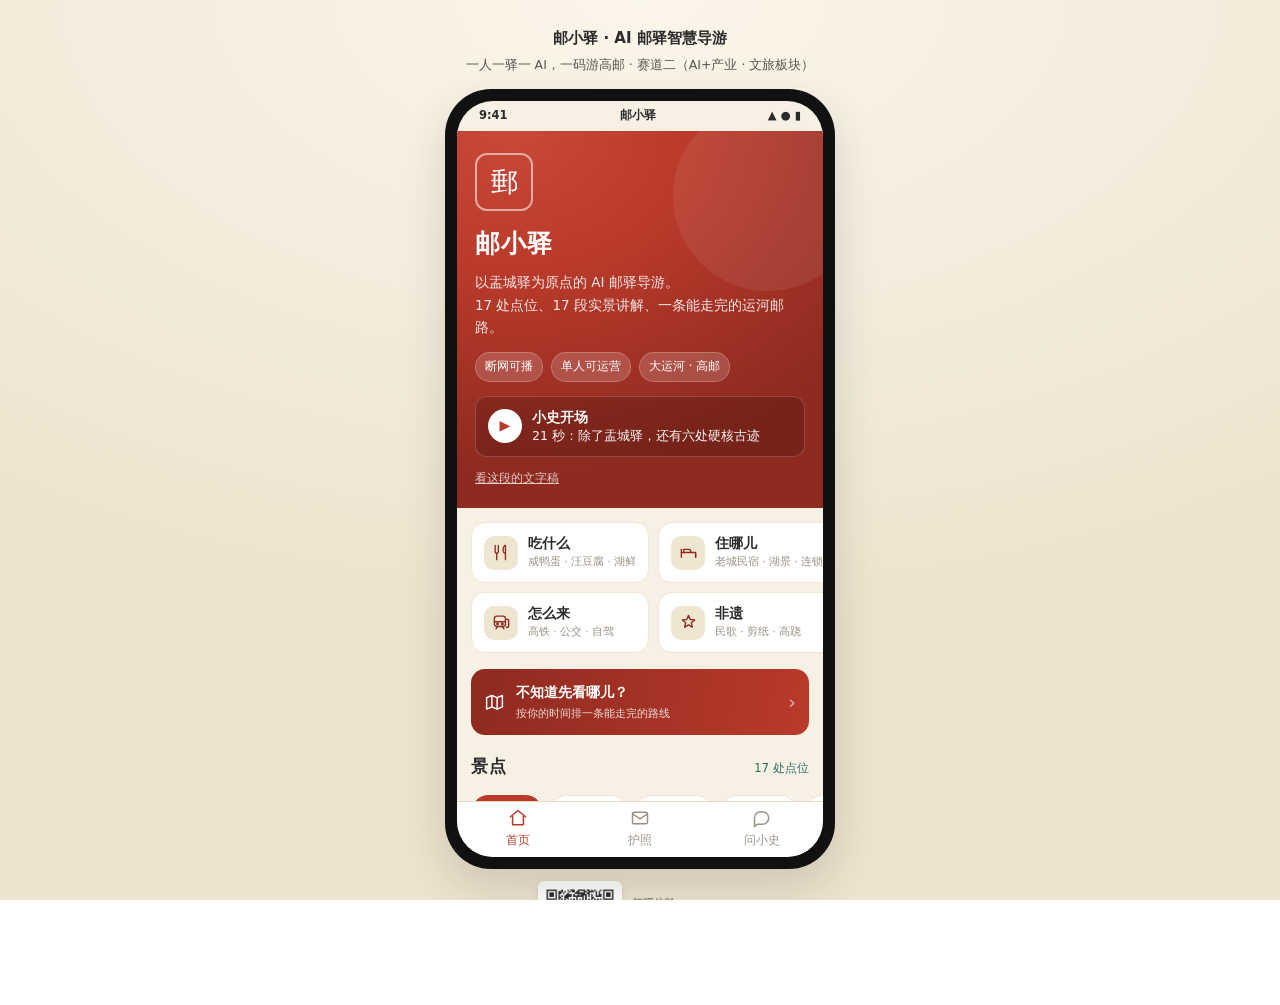
==== app/index.html @ a0a04a44 "邮小驿：高邮文旅 AI 导览原型（首屏 331KB / 17 景点 / 166 段音频） - app/：静态前端，零后端，file:// 与 http 双通 - 四层归一化检索（201 条语料），自建" ====
<!DOCTYPE html>
<html lang="zh-CN">
<head>
<meta charset="utf-8">
<meta name="viewport" content="width=device-width,initial-scale=1,viewport-fit=cover">
<meta name="theme-color" content="#8E2A1F">
<meta name="description" content="邮小驿 · 高邮 AI 邮驿智慧导游：17 处点位讲解、路线生成、数字集邮护照、AI 问答">
<title>邮小驿 · 一码游高邮</title>
<link rel="stylesheet" href="app.css">
</head>
<body>

<div class="page-head">
  <b>邮小驿 · AI 邮驿智慧导游</b>
  一人一驿一 AI，一码游高邮 · 赛道二（AI+产业 · 文旅板块）
</div>

<div class="phone">
  <div class="screen">

    <div class="statusbar"><span>9:41</span><span>邮小驿</span><span>▲ ● ▮</span></div>

    <div class="app-body">
      <div class="banner" id="banner">联网暂时不可用，已切回本地知识库（断网也可继续使用）</div>

      <!-- ============ 首页 ============ -->
      <section class="page active" id="pg-home">
        <div class="hero">
          <div class="seal" id="seal">郵</div>
          <h1>邮小驿</h1>
          <p>以盂城驿为原点的 AI 邮驿导游。<br>17 处点位、17 段实景讲解、一条能走完的运河邮路。</p>
          <div class="badges">
            <span>断网可播</span><span>单人可运营</span><span>大运河 · 高邮</span>
          </div>
          <div class="intro-line" id="introLine">
            <div class="play">▶</div>
            <div class="txt"><b>小史开场</b>21 秒：除了盂城驿，还有六处硬核古迹</div>
          </div>
          <div class="intro-more">
            <button id="introTextBtn">看这段的文字稿</button>
            <div class="intro-text" id="introText"></div>
          </div>
        </div>

        <div class="entry-grid">
          <button class="entry" data-entry="food">
            <div class="e-ico"><svg viewBox="0 0 24 24" fill="none" stroke="currentColor" stroke-width="1.7" stroke-linecap="round" stroke-linejoin="round"><path d="M4 3v8a2 2 0 0 0 2 2h0a2 2 0 0 0 2-2V3"/><path d="M6 13v8"/><path d="M16 3c-1.5 1.5-2 3.5-2 5.5S15 13 16 13h1v8"/><path d="M17 3v10"/></svg></div>
            <div class="e-txt"><b>吃什么</b><span>咸鸭蛋 · 汪豆腐 · 湖鲜</span></div>
          </button>
          <button class="entry" data-entry="stay">
            <div class="e-ico"><svg viewBox="0 0 24 24" fill="none" stroke="currentColor" stroke-width="1.7" stroke-linecap="round" stroke-linejoin="round"><path d="M3 18V8"/><path d="M3 12h18v6"/><path d="M21 18v-4"/><path d="M6 12V8h6a3 3 0 0 1 3 3v1"/></svg></div>
            <div class="e-txt"><b>住哪儿</b><span>老城民宿 · 湖景 · 连锁</span></div>
          </button>
          <button class="entry" data-entry="transport">
            <div class="e-ico"><svg viewBox="0 0 24 24" fill="none" stroke="currentColor" stroke-width="1.7" stroke-linecap="round" stroke-linejoin="round"><rect x="3" y="4" width="14" height="13" rx="3"/><path d="M3 11h14"/><circle cx="7" cy="14" r="1"/><circle cx="13" cy="14" r="1"/><path d="M7 17l-2 3"/><path d="M13 17l2 3"/><path d="M17 8h3a1 1 0 0 1 1 1v8a1 1 0 0 1-1 1h-2"/></svg></div>
            <div class="e-txt"><b>怎么来</b><span>高铁 · 公交 · 自驾</span></div>
          </button>
          <button class="entry" data-entry="heritage">
            <div class="e-ico"><svg viewBox="0 0 24 24" fill="none" stroke="currentColor" stroke-width="1.7" stroke-linecap="round" stroke-linejoin="round"><path d="M12 3l2.2 5.2 5.6.5-4.2 3.7 1.3 5.5L12 15l-4.9 2.9 1.3-5.5-4.2-3.7 5.6-.5z"/></svg></div>
            <div class="e-txt"><b>非遗</b><span>民歌 · 剪纸 · 高跷</span></div>
          </button>
        </div>

        <div class="route-cta" data-go="route">
          <div class="rc-ico"><svg viewBox="0 0 24 24" fill="none" stroke="currentColor" stroke-width="1.7" stroke-linecap="round" stroke-linejoin="round"><path d="M9 4L3 6.5v13L9 17l6 2.5 6-2.5v-13L15 6.5z"/><path d="M9 4v13"/><path d="M15 6.5v13"/></svg></div>
          <div class="rc-txt"><b>不知道先看哪儿？</b><span>按你的时间排一条能走完的路线</span></div>
          <div class="rc-arrow">›</div>
        </div>

        <div class="sec">
          <div class="sec-h"><h3>景点</h3><span class="more" id="spotCount">17 处点位</span></div>
        </div>
        <div class="spot-filter" id="spotFilter"></div>
        <div class="spots" id="spotGrid"></div>
        <p class="hint">客流热度为示意数据，用于演示错峰提示，不代表实时客流。</p>
      </section>

      <!-- ============ 讲解 ============ -->
      <section class="page" id="pg-guide">
        <div class="backbar"><button data-go="home">‹ 返回首页</button><span>景点讲解</span></div>
        <div class="guide-top">
          <div class="row">
            <div class="thumb"><img id="gThumb" alt=""></div>
            <div>
              <h2 id="gName">盂城驿</h2>
              <div class="sub" id="gDesc">明代驿站 · 全国规模最大、保存最完好</div>
            </div>
            <button class="chg" data-go="home">换一处</button>
          </div>
          <div class="modebar" id="modebar"><i class="dot"></i><span id="modeText">演示模式 · 本地知识库 30 条</span></div>
        </div>

        <div class="voice-card" id="voiceCard">
          <button class="vbtn" id="vbtn">▶</button>
          <div class="vmeta">
            <b id="vTitle">盂城驿 · 讲解</b>
            <span id="vSub">24 秒 · 离线可播</span>
            <div class="vsrc" id="vSrc"></div>
            <div class="vprog"><i id="vprog"></i></div>
          </div>
        </div>

        <div class="intro" id="gIntro"></div>

        <div class="park" id="gPark"></div>

        <div class="sec"><div class="sec-h"><h3>这处还能问</h3><span class="more" data-go="chat">去问答</span></div></div>
        <div class="suggests" id="gSuggests"></div>
        <div style="height:8px"></div>
      </section>

      <!-- ============ 路线 ============ -->
      <section class="page" id="pg-route">
        <div class="backbar"><button data-go="home">‹ 返回首页</button><span>路线规划</span></div>
        <div class="sec"><div class="sec-h"><h3>排一条能走完的路线</h3></div></div>
        <div class="picker">
          <select id="selHours">
            <option value="0">我有半天（约 3-4 小时）</option>
            <option value="1" selected>我有一整天（约 7 小时）</option>
            <option value="2">我想住一晚（两日一夜）</option>
            <option value="3">带娃出行（少走路）</option>
            <option value="4">想看红色线路</option>
          </select>
        </div>
        <div class="picker" style="padding-top:0">
          <select id="selStyle">
            <option value="all">不限偏好</option>
            <option value="culture">偏文化古迹</option>
            <option value="food">偏吃喝</option>
            <option value="nature">偏自然风景</option>
            <option value="photo">偏拍照</option>
          </select>
        </div>
        <button class="gen-btn" id="genBtn">生成路线</button>
        <div id="routeBox"></div>
        <p class="hint">路线由规则引擎按「时长 + 偏好 + 点位热度」组合生成，热度为示意数据。</p>
      </section>

      <!-- ============ 护照 ============ -->
      <section class="page" id="pg-passport">
        <div class="passport">
          <h3>数字集邮护照</h3>
          <div class="psub">走到现场 300 米内才能盖章。集齐 17 站，兑换「运河邮路」通关礼。</div>
          <div class="progbar"><i id="progBar"></i></div>
          <div class="prog-num" id="progNum">已集 0 / 17 站</div>
        </div>

        <div class="sec"><div class="sec-h"><h3>运河邮路</h3><span class="more" id="roadToggle">切换 2D</span></div></div>
        <div class="road" id="road"></div>
        <div class="road-tip" id="roadTip">点亮已打卡的邮戳 · 点击下方邮戳册打卡</div>

        <div class="sec"><div class="sec-h"><h3>邮戳册</h3><span class="more" id="resetStamp">清除预览</span></div></div>
        <div class="stamps" id="stampGrid"></div>

        <div class="sec"><div class="sec-h"><h3>景区门票</h3><span class="more" id="ticketNote">暂未开放</span></div></div>
        <div id="ticketList"></div>

        <div class="sec"><div class="sec-h"><h3>商户工具（B 端）</h3></div></div>
        <div class="tool" id="toolCard">
          <h4>一键出宣传文案 / 短视频脚本</h4>
          <div class="tsub">小微门店没有运营，AI 代写。断网可用，联网时由模型润色。</div>
          <select id="shopSel"></select>
          <select id="tplSel">
            <option value="copy">宣传文案（朋友圈 / 大众点评）</option>
            <option value="video">短视频脚本（15 秒口播）</option>
          </select>
          <button class="gen2" id="toolGen">生成</button>
          <div class="out" id="toolOut"></div>
        </div>
        <div style="height:10px"></div>
      </section>

      <!-- ============ 问答 ============ -->
      <section class="page" id="pg-chat">
        <div class="chat-wrap">
          <div class="chat" id="chat"></div>
          <div class="suggests" id="chatSuggests"></div>
          <div class="chat-input">
            <input id="chatInput" placeholder="问点具体的：门票多少？半天怎么玩？" enterkeyhint="send">
            <button id="sendBtn">↑</button>
          </div>
        </div>
      </section>
    </div>

    <nav class="tabbar">
      <button class="tab on" id="tb-home" data-go="home"><span class="ico"><svg viewBox="0 0 24 24" fill="none" stroke="currentColor" stroke-width="1.8" stroke-linecap="round" stroke-linejoin="round"><path d="M3 10.5L12 3l9 7.5"/><path d="M5.5 9.5V20h13V9.5"/></svg></span>首页</button>
      <button class="tab" id="tb-passport" data-go="passport"><span class="ico"><svg viewBox="0 0 24 24" fill="none" stroke="currentColor" stroke-width="1.8" stroke-linecap="round" stroke-linejoin="round"><rect x="3" y="5" width="18" height="14" rx="2"/><path d="M3 7l9 6 9-6"/></svg></span>护照</button>
      <button class="tab" id="tb-chat" data-go="chat"><span class="ico"><svg viewBox="0 0 24 24" fill="none" stroke="currentColor" stroke-width="1.8" stroke-linecap="round" stroke-linejoin="round"><path d="M20 12a7.5 7.5 0 0 1-7.5 7.5H6l-3 3V12a7.5 7.5 0 0 1 7.5-7.5h2A7.5 7.5 0 0 1 20 12z"/></svg></span>问小史</button>
    </nav>

  </div>

</div>

<div class="qr-line" id="qrLine"></div>

<!-- 管理员面板 -->
<div class="sheet" id="adminSheet">
  <div class="panel">
    <h3>管理员设置</h3>
    <p>只有管理员可以开启实时联网。口令在服务端校验，页面不保存任何密钥。</p>
    <input id="adminInput" type="password" placeholder="输入管理员口令" autocomplete="off">
    <div class="kv" id="adminKv"></div>
    <div class="row">
      <button class="ghost" id="adminCancel">取消</button>
      <button class="primary" id="adminOk">解锁</button>
    </div>
  </div>
</div>

<!-- 通用详情层：吃 / 住 / 行 / 非遗 / 门票 共用 -->
<div class="sheet detail" id="detailSheet">
  <div class="panel">
    <div class="d-head">
      <h3 id="dTitle">详情</h3>
      <button class="d-close" id="dClose">✕</button>
    </div>
    <div class="d-body" id="dBody"></div>
  </div>
</div>

<div class="toast" id="toast"></div>

<script src="data.js"></script>
<!-- 本地配置：存在则用真实密钥，不存在自动降级（config.js 不入库） -->
<script>
(function () {
  var s = document.createElement("script");
  s.src = "config.js";
  s.onerror = function () {
    // 没配 config.js 时给一份安全默认值，保证功能可跑
    window.YXY_CONFIG = window.YXY_CONFIG || { map: { tk: "" }, api: { base: "" }, geo: { radius: 300 } };
  };
  document.write(s.outerHTML);
})();
</script>
<script src="shared/qa.js"></script>
<script src="shared/map.js"></script>
<script src="app.js"></script>
</body>
</html>
---- app/app.css ----
/* 邮小驿 · 样式（移动优先，桌面 >=500px 才套手机壳） */
:root{
  --red:#B93A2B; --red-d:#8E2A1F; --teal:#2F6E63; --gold:#C99A3F;
  --ink:#2B2B2B; --ink-2:#5A554E; --paper:#F7F1E5; --paper-2:#EFE6D2; --paper-3:#E4D9C0;
  --tab-h:56px; --app-h:100vh; --safe-b:0px;
  --shadow:0 18px 44px rgba(43,43,43,.16);
  --r:14px;
}
@supports (height:100dvh){ :root{ --app-h:100dvh; } }
@supports (padding:env(safe-area-inset-bottom)){ :root{ --safe-b:env(safe-area-inset-bottom); } }

*{box-sizing:border-box;-webkit-tap-highlight-color:transparent}
html,body{height:100%;margin:0;overflow:hidden;overscroll-behavior:none}
body{
  background:var(--paper);color:var(--ink);
  font:15px/1.7 -apple-system,BlinkMacSystemFont,"PingFang SC","Microsoft YaHei",system-ui,sans-serif;
  display:block;padding:0;
}
img{display:block;max-width:100%}
button{font:inherit;color:inherit;border:0;background:none;padding:0;cursor:pointer}

/* ===== 手机壳：移动端是真全屏 ===== */
.phone{width:100%;height:var(--app-h);padding:0;background:transparent;position:relative}
.screen{width:100%;height:100%;background:var(--paper);display:flex;flex-direction:column;overflow:hidden;position:relative}

/* 真机上不需要模拟状态栏 / 桌面标题 / 二维码 */
.statusbar,.notch,.page-head{display:none}

.app-body{flex:1;min-height:0;position:relative}

.page{position:absolute;inset:0;overflow-y:auto;overflow-x:hidden;display:none;
  -webkit-overflow-scrolling:touch;overscroll-behavior:contain;
  padding-bottom:calc(var(--tab-h) + var(--safe-b) + 14px)}
.page.active{display:block;animation:fade .22s ease}
@keyframes fade{from{opacity:.4;transform:translateY(6px)}to{opacity:1;transform:none}}

/* 问答页自己管滚动，不要再叠 tabbar 内边距 */
#pg-chat{overflow:hidden;padding-bottom:0}
body.kb-open .tabbar{display:none}
.qr-line{display:none}

/* ===== 底部 tab ===== */
.tabbar{height:calc(var(--tab-h) + var(--safe-b));padding-bottom:var(--safe-b);
  display:flex;background:#fff;border-top:1px solid var(--paper-3);flex-shrink:0;z-index:20}
.tab{flex:1;display:flex;flex-direction:column;align-items:center;justify-content:center;gap:2px;
  color:#9A9288;font-size:12px;transition:color .15s}
.tab .ico{font-size:21px;line-height:1}
.tab.on{color:var(--red)}
.tab:active{background:#FBF7EE}

/* ===== 首页 hero ===== */
.hero{position:relative;padding:22px 18px 18px;background:
  radial-gradient(120% 90% at 15% 0%, #C8493A 0%, #B93A2B 42%, #8E2A1F 100%);
  color:#fff;overflow:hidden}
.hero::after{content:"";position:absolute;right:-40px;top:-30px;width:190px;height:190px;border-radius:50%;
  background:rgba(255,255,255,.07)}
.hero .seal{width:58px;height:58px;border:2px solid rgba(255,255,255,.55);border-radius:12px;
  display:flex;align-items:center;justify-content:center;font-size:27px;margin-bottom:12px}
.hero h1{margin:0 0 6px;font-size:25px;letter-spacing:1px;font-weight:700}
.hero p{margin:0;font-size:13.5px;opacity:.88;line-height:1.65}
.hero .badges{display:flex;gap:8px;flex-wrap:wrap;margin-top:14px}
.hero .badges span{font-size:11.5px;padding:4px 9px;border-radius:20px;background:rgba(255,255,255,.16);
  border:1px solid rgba(255,255,255,.22)}
.hero .intro-line{margin-top:14px;display:flex;align-items:center;gap:10px;background:rgba(0,0,0,.16);
  border:1px solid rgba(255,255,255,.18);border-radius:12px;padding:10px 12px}
.hero .intro-line .play{width:34px;height:34px;border-radius:50%;background:#fff;color:var(--red);
  display:flex;align-items:center;justify-content:center;font-size:14px;flex-shrink:0}
.hero .intro-line .txt{font-size:12.5px;line-height:1.5;opacity:.95}
.hero .intro-line .txt b{display:block;font-size:13.5px;font-weight:600}
.hero .intro-more{margin-top:8px}
.hero .intro-more button{font-size:11.5px;color:rgba(255,255,255,.75);text-decoration:underline}
.hero .intro-text{display:none;font-size:12px;line-height:1.75;color:rgba(255,255,255,.85);
  background:rgba(0,0,0,.18);border-radius:10px;padding:10px 12px;margin-top:8px}
.hero .intro-text.show{display:block}

/* 快捷入口 */
/* 首页四大入口：吃 / 住 / 行 / 非遗 */
.entry-grid{display:grid;grid-template-columns:1fr 1fr;gap:9px;padding:14px 14px 4px}
.entry{display:flex;align-items:center;gap:10px;background:#fff;border:1px solid #F0E7D4;
  border-radius:var(--r);padding:11px 12px;text-align:left;transition:transform .12s,background .12s}
.entry:active{transform:scale(.975);background:#FBF7EE}
.entry .e-ico{width:34px;height:34px;flex-shrink:0;border-radius:10px;display:flex;
  align-items:center;justify-content:center;background:var(--paper-2);color:var(--red-d)}
.entry .e-ico svg{width:19px;height:19px}
.route-cta .rc-ico svg{width:21px;height:21px;display:block}
.tabbar .ico svg{width:20px;height:20px;display:block;margin:0 auto}
.entry .e-txt{min-width:0}
.entry .e-txt b{display:block;font-size:13.5px;line-height:1.35}
.entry .e-txt span{display:block;font-size:10.5px;color:#9A9186;margin-top:1px;
  white-space:nowrap;overflow:hidden;text-overflow:ellipsis}

/* ===== 通用区块 ===== */
.sec{padding:16px 14px 4px}
.sec-h{display:flex;align-items:baseline;justify-content:space-between;margin-bottom:10px}
.sec-h h3{margin:0;font-size:16.5px;letter-spacing:.5px}
.sec-h .more{font-size:12px;color:var(--teal)}
.sec-h .more:active{opacity:.6}
.hint{font-size:11.5px;color:#9A9288;padding:2px 14px 8px;line-height:1.6}

/* 景点卡（两列实景网格） */
.spot-filter{display:flex;gap:7px;overflow-x:auto;padding:0 14px 12px;scrollbar-width:none}
.spot-filter::-webkit-scrollbar{display:none}
.spot-filter button{flex:0 0 auto;font-size:12.5px;padding:6px 12px;border-radius:20px;
  background:#fff;border:1px solid #EFE6D2;color:var(--ink-2)}
.spot-filter button.on{background:var(--red);border-color:var(--red);color:#fff}

.spots{display:grid;grid-template-columns:1fr 1fr;gap:10px;padding:0 14px 8px}
.spot{background:#fff;border-radius:var(--r);overflow:hidden;border:1px solid #F0E7D4;
  box-shadow:0 2px 10px rgba(43,43,43,.05);position:relative}
.spot:active{transform:scale(.985)}
.spot .pic{position:relative;width:100%;aspect-ratio:4/3;background:var(--paper-2);overflow:hidden}
.spot .pic img{width:100%;height:100%;object-fit:cover}
.spot .pic .cat{position:absolute;left:8px;top:8px;font-size:10.5px;color:#fff;padding:2px 7px;
  border-radius:10px;background:rgba(43,43,43,.55);backdrop-filter:blur(4px)}
.spot .pic .cat.hist{background:rgba(185,58,43,.86)}
.spot .pic .cat.museum{background:rgba(60,84,112,.86)}
.spot .pic .cat.nature{background:rgba(47,110,99,.86)}
.spot .pic .cat.food{background:rgba(201,154,63,.9)}
.spot .info{padding:9px 10px 10px}
.spot .info h4{margin:0 0 3px;font-size:14.5px;font-weight:600}
.spot .info p{margin:0;font-size:11.5px;color:#8B8378;line-height:1.5}
.spot .badge-audio{position:absolute;right:8px;bottom:8px;font-size:10px;background:rgba(255,255,255,.92);
  color:var(--red);padding:2px 7px;border-radius:10px;font-weight:600}

/* ===== 讲解页 ===== */
.guide-top{padding:14px 14px 10px;background:#fff;border-bottom:1px solid #F2EADA;position:sticky;top:0;z-index:6}
.guide-top .row{display:flex;align-items:center;gap:10px}
.guide-top .thumb{width:52px;height:52px;border-radius:11px;overflow:hidden;background:var(--paper-2);flex-shrink:0}
.guide-top .thumb img{width:100%;height:100%;object-fit:cover}
.guide-top h2{margin:0;font-size:17px;font-weight:600}
.guide-top .sub{font-size:11.5px;color:#8B8378;margin-top:2px}
.guide-top .chg{margin-left:auto;font-size:12px;color:var(--teal);flex-shrink:0}

.modebar{display:flex;align-items:center;gap:6px;font-size:11px;color:#8B8378;margin-top:9px}
.modebar .dot{width:7px;height:7px;border-radius:50%;background:#B4ADA2;flex-shrink:0}
.modebar.live .dot{background:#2FA36B;box-shadow:0 0 0 3px rgba(47,163,107,.16)}
.modebar.fail .dot{background:#D9534F;box-shadow:0 0 0 3px rgba(217,83,79,.16)}

/* 语音条 */
.voice-card{margin:12px 14px;background:#fff;border:1px solid #F0E7D4;border-radius:var(--r);padding:12px 13px;
  display:flex;align-items:center;gap:11px;box-shadow:0 2px 10px rgba(43,43,43,.05)}
.voice-card .vbtn{width:44px;height:44px;border-radius:50%;background:var(--red);color:#fff;flex-shrink:0;
  display:flex;align-items:center;justify-content:center;font-size:16px}
.voice-card.playing .vbtn{background:var(--red-d)}
.voice-card.failed .vbtn{background:#B4ADA2}
.voice-card .vmeta{flex:1;min-width:0}
.voice-card .vmeta b{font-size:13.5px;display:block;font-weight:600}
.voice-card .vmeta span{font-size:11.5px;color:#8B8378;line-height:1.5;display:block}
.voice-card .vsrc{font-size:10.5px;margin-top:3px;display:block}
.voice-card .vsrc.official{color:var(--teal)}
.voice-card .vsrc.ai{color:#A39B8E}
.voice-card .vprog{height:3px;background:var(--paper-3);border-radius:2px;margin-top:7px;overflow:hidden}
.voice-card .vprog i{display:block;height:100%;width:0;background:var(--red);transition:width .2s linear}

/* 讲解正文 */
.intro{padding:0 14px 14px}
.intro p{margin:0 0 8px;font-size:14.5px;line-height:1.85;color:#3A3733;text-align:justify}
.intro .src{font-size:11px;color:#A39B8E;margin-top:6px;line-height:1.6}

/* 问答 */
.chat-wrap{display:flex;flex-direction:column;height:100%}
.chat{flex:1;min-height:0;overflow-y:auto;-webkit-overflow-scrolling:touch;padding:12px 14px 4px;
  overscroll-behavior:contain}
.msg{display:flex;margin-bottom:12px}
.msg .bub{max-width:82%;padding:10px 12px;border-radius:12px;font-size:14px;line-height:1.7;
  white-space:pre-wrap;word-break:break-word}
.msg.ai .bub{background:#fff;border:1px solid #F0E7D4;border-top-left-radius:4px}
.msg.user{justify-content:flex-end}
.msg.user .bub{background:var(--red);color:#fff;border-top-right-radius:4px}
.msg .src{margin-top:7px;font-size:10.5px;color:#A39B8E;line-height:1.6;border-top:1px dashed #EFE6D2;padding-top:6px}
.msg .src a{color:var(--teal);text-decoration:none;display:block;overflow:hidden;text-overflow:ellipsis;white-space:nowrap}
.msg .tip{font-size:10px;color:#B4ADA2;margin-top:5px}
.msg .speak{display:inline-flex;align-items:center;justify-content:center;margin-top:8px;
  min-width:44px;height:30px;padding:0 12px;border-radius:15px;background:var(--paper);
  border:1px solid #EFE6D2;font-size:12px;color:var(--teal);gap:4px}
.msg .speak:active{background:#F3EBD9}
.suggests{display:flex;gap:7px;overflow-x:auto;padding:8px 14px;scrollbar-width:none;background:var(--paper)}
.suggests::-webkit-scrollbar{display:none}
.suggests button{flex:0 0 auto;font-size:12px;padding:6px 11px;border-radius:16px;background:#fff;
  border:1px solid #EFE6D2;color:var(--ink-2)}
.chat-input{display:flex;gap:8px;padding:10px 12px calc(10px + var(--safe-b));background:#fff;
  border-top:1px solid #F2EADA;flex-shrink:0}
.chat-input input{flex:1;min-width:0;border:1px solid #EFE6D2;background:var(--paper);border-radius:20px;
  padding:10px 14px;font-size:14px;outline:none}
.chat-input input:focus{border-color:#D9C9A6}
.chat-input button{width:40px;height:40px;border-radius:50%;background:var(--red);color:#fff;flex-shrink:0;
  font-size:15px}

/* ===== 路线 ===== */
.picker{display:flex;gap:8px;padding:14px}
.picker select{flex:1;appearance:none;background:#fff;border:1px solid #EFE6D2;border-radius:10px;
  padding:9px 12px;font-size:13.5px;color:var(--ink);outline:none}
.gen-btn{display:block;width:calc(100% - 28px);margin:0 14px 14px;padding:12px;border-radius:12px;
  background:var(--teal);color:#fff;font-size:14.5px;font-weight:600;text-align:center}
.gen-btn:active{transform:scale(.99);background:#276056}
.route{margin:0 14px 16px;background:#fff;border:1px solid #F0E7D4;border-radius:var(--r);padding:14px;
  box-shadow:0 2px 10px rgba(43,43,43,.05)}
.route h4{margin:0 0 3px;font-size:15.5px}
.route .rmeta{font-size:11.5px;color:#8B8378;margin-bottom:10px}
.timeline{position:relative;padding-left:20px}
.timeline::before{content:"";position:absolute;left:5px;top:6px;bottom:8px;width:2px;background:var(--paper-3)}
.stop{position:relative;padding:0 0 14px}
.stop::before{content:"";position:absolute;left:-19px;top:6px;width:9px;height:9px;border-radius:50%;
  background:#fff;border:2px solid var(--red)}
.stop h5{margin:0 0 2px;font-size:14px;font-weight:600}
.stop p{margin:0;font-size:12.5px;color:#7C756A;line-height:1.6}
.stop .time{font-size:11px;color:var(--teal);margin-top:3px}
.peak{display:inline-block;font-size:10.5px;padding:1px 7px;border-radius:8px;background:#FBEDE9;
  color:var(--red);margin-left:6px}

/* ===== 护照 ===== */
.passport{margin:14px;background:linear-gradient(160deg,#8E2A1F,#B93A2B 55%,#C8493A);border-radius:16px;
  padding:16px;color:#fff;position:relative;overflow:hidden}
.passport::after{content:"郵";position:absolute;right:-6px;bottom:-28px;font-size:120px;opacity:.1;
  font-family:serif}
.passport h3{margin:0 0 4px;font-size:17px}
.passport .psub{font-size:12px;opacity:.85;margin-bottom:12px}
.progbar{height:6px;border-radius:4px;background:rgba(255,255,255,.25);overflow:hidden}
.progbar i{display:block;height:100%;width:0;background:#fff;transition:width .3s}
.prog-num{font-size:12px;margin-top:8px;opacity:.9}
.stamps{display:grid;grid-template-columns:repeat(4,1fr);gap:9px;padding:0 14px 14px}
.stamp{background:#fff;border:1px solid #F0E7D4;border-radius:11px;padding:6px 4px;text-align:center;
  position:relative;overflow:hidden}
.stamp .s-ico{width:100%;aspect-ratio:1;border-radius:8px;overflow:hidden;background:var(--paper-3);
  display:flex;align-items:center;justify-content:center;font-size:20px}
.stamp .s-ico img{width:100%;height:100%;object-fit:cover;
  filter:grayscale(1) contrast(.92) brightness(1.06);opacity:.42;
  transition:filter .45s ease,opacity .45s ease,transform .45s ease}
.stamp.got .s-ico img{filter:none;opacity:1;transform:scale(1.02)}
.stamp.got{border-color:var(--red);box-shadow:0 0 0 2px rgba(185,58,43,.12)}
/* 勾选标记压在图片区右上角：之前贴在卡片 top:2px，和邮戳图形顶部的橙色圆点叠在一起，
   看着像"多了一个点"。往内收 6px、加白描边，跟彩色邮戳区分开 */
.stamp.got::after{content:"✓";position:absolute;right:6px;top:8px;font-size:11px;color:#fff;
  background:var(--red);border:1.5px solid #fff;border-radius:50%;
  width:16px;height:16px;line-height:14px;box-shadow:0 1px 3px rgba(0,0,0,.22)}
.stamp.preview .s-ico img{filter:grayscale(.55) contrast(1);opacity:.8}
.stamp.preview{border-style:dashed;border-color:var(--gold)}
.stamp.preview::after{content:"预览";position:absolute;right:6px;top:8px;font-size:9px;color:#fff;
  background:var(--gold);border-radius:8px;padding:0 4px;line-height:14px}
.stamp span{display:block;font-size:11.5px;margin-top:4px;color:var(--ink-2);line-height:1.35;
  overflow:hidden;text-overflow:ellipsis;white-space:nowrap}
.stamp.got span{color:var(--red);font-weight:600}

/* 运河邮路 · 真实地图 */
.road{margin:0 14px 6px;border-radius:var(--r);overflow:hidden;background:#14342F;position:relative;
  aspect-ratio:4/3.15;touch-action:none;user-select:none;-webkit-user-select:none;
  border:1px solid rgba(20,52,47,.14);box-shadow:0 6px 18px rgba(20,52,47,.14)}
.road canvas{display:block;width:100%;height:100%;cursor:grab}
.road canvas:active{cursor:grabbing}
.road-tip{margin:0 14px 14px;font-size:11px;color:#8B8378;text-align:center}

/* 地图 HUD */
.yx-map{position:relative;overflow:hidden;background:#0C2622}
.yx-map-hud{position:absolute;left:10px;top:9px;pointer-events:none}
.yx-map-count{display:inline-block;font-size:11px;font-weight:600;color:#FFE7C4;
  background:rgba(12,26,23,.74);border:1px solid rgba(201,154,63,.38);
  padding:3px 9px;border-radius:999px;backdrop-filter:blur(3px)}
.yx-map-ctrl{position:absolute;right:9px;top:9px;display:flex;flex-direction:column;gap:5px}
.yx-map-ctrl button{width:27px;height:27px;border-radius:8px;font-size:13px;line-height:1;
  color:#F2EADA;background:rgba(12,26,23,.72);border:1px solid rgba(255,255,255,.16);
  display:flex;align-items:center;justify-content:center;backdrop-filter:blur(3px);
  transition:background .15s}
.yx-map-ctrl button:active{background:rgba(201,154,63,.55)}
.yx-map-ctrl button[data-act="2d"]{font-size:10.5px;font-weight:700}
.yx-map-badge{position:absolute;right:9px;bottom:8px;font-size:9.5px;color:rgba(255,255,255,.72);
  background:rgba(12,26,23,.72);padding:2px 7px;border-radius:6px;pointer-events:none;
  max-width:calc(100% - 88px);white-space:nowrap;overflow:hidden;text-overflow:ellipsis}

/* ===== FAQ ===== */
.faq-cats{display:flex;gap:7px;overflow-x:auto;padding:14px;scrollbar-width:none}
.faq-cats::-webkit-scrollbar{display:none}
.faq-cats button{flex:0 0 auto;font-size:12.5px;padding:6px 12px;border-radius:20px;background:#fff;
  border:1px solid #EFE6D2;color:var(--ink-2)}
.faq-cats button.on{background:var(--teal);border-color:var(--teal);color:#fff}
.faq{margin:0 14px 9px;background:#fff;border:1px solid #F0E7D4;border-radius:11px;overflow:hidden}
.faq summary{padding:12px 13px;font-size:14px;font-weight:500;list-style:none;display:flex;gap:8px;align-items:flex-start}
.faq summary::-webkit-details-marker{display:none}
.faq summary::before{content:"Q";color:var(--red);font-weight:700;font-size:12px;margin-top:2px}
.faq .a{padding:0 13px 12px 27px;font-size:13px;color:#5A554E;line-height:1.75}
.faq .a .src{display:block;font-size:10.5px;color:#B4ADA2;margin-top:5px}

/* 商户工具卡 */
.tool{margin:0 14px 12px;background:#fff;border:1px solid #F0E7D4;border-radius:var(--r);padding:13px}
.tool h4{margin:0 0 4px;font-size:14.5px}
.tool .tsub{font-size:11.5px;color:#8B8378;margin-bottom:9px}
.tool select{width:100%;appearance:none;background:var(--paper);border:1px solid #EFE6D2;border-radius:9px;
  padding:8px 11px;font-size:13px;margin-bottom:9px;outline:none}
.tool .gen2{width:100%;padding:10px;border-radius:10px;background:var(--gold);color:#fff;font-size:13.5px;
  font-weight:600;text-align:center}
.tool .out{margin-top:10px;font-size:13px;line-height:1.8;color:#3A3733}
.tool .out .line{padding:8px 10px;background:var(--paper);border-radius:9px;margin-bottom:7px;position:relative}
.tool .out .line .cp{position:absolute;right:8px;top:6px;font-size:10.5px;color:var(--teal)}
.tool .ai-note{font-size:10.5px;color:#B4ADA2;margin-top:6px;line-height:1.6}

/* ===== 景区门票（暂未开放） ===== */
.tk-card{margin:0 14px 10px;background:#fff;border:1px solid #F0E7D4;border-radius:var(--r);padding:12px 13px}
.tk-top{display:flex;align-items:baseline;justify-content:space-between;gap:10px}
.tk-top b{font-size:14.5px}
.tk-price{font-size:13px;color:var(--red);font-weight:600;white-space:nowrap}
.tk-price.free{color:var(--teal)}
.tk-meta{font-size:11.5px;color:#8B8378;margin-top:4px}
.tk-foot{display:flex;align-items:center;justify-content:space-between;gap:10px;margin-top:10px;
  padding-top:9px;border-top:1px dashed #EFE6D2}
.tk-tag{font-size:11px;color:#B4ADA2}
.tk-btn{padding:6px 16px;border-radius:999px;background:var(--paper-2);color:#A79E90;
  font-size:12.5px;font-weight:600;cursor:not-allowed}
.tk-note{margin:4px 14px 0;padding:11px 13px;background:rgba(201,154,63,.09);border:1px solid rgba(201,154,63,.24);
  border-radius:11px;font-size:11.5px;line-height:1.75;color:#8A7241}

/* 返回条（讲解 / 路线这类二级页） */
.backbar{display:flex;align-items:center;gap:10px;padding:10px 14px 2px;font-size:12px;color:#9A9186}
.backbar button{font-size:13px;color:var(--ink-2);padding:2px 0}
.backbar span{flex:1;text-align:right;font-size:11px;color:#B4ADA2}

/* 首页路线 CTA */
.route-cta{display:flex;align-items:center;gap:11px;margin:12px 14px 2px;padding:12px 13px;
  background:linear-gradient(100deg,#8E2A1F,#B93A2B);border-radius:var(--r);color:#fff}
.route-cta .rc-ico{font-size:19px}
.route-cta .rc-txt{flex:1;min-width:0}
.route-cta .rc-txt b{display:block;font-size:13.5px}
.route-cta .rc-txt span{display:block;font-size:10.5px;opacity:.82;margin-top:1px}
.route-cta .rc-arrow{font-size:20px;opacity:.6}
.route-cta:active{filter:brightness(.94)}

/* ===== 详情滑入层（吃/住/行/非遗） ===== */
.sheet.detail .panel{max-height:82vh;display:flex;flex-direction:column;padding-top:14px}
.d-head{display:flex;align-items:center;justify-content:space-between;gap:10px;margin-bottom:10px;
  padding-bottom:9px;border-bottom:1px solid #F0E7D4;flex-shrink:0}
.d-head h3{margin:0;font-size:15.5px}
.d-close{width:26px;height:26px;border-radius:50%;background:var(--paper-2);color:#877E72;
  font-size:12px;display:flex;align-items:center;justify-content:center;flex-shrink:0}
.d-body{overflow-y:auto;-webkit-overflow-scrolling:touch;padding-bottom:6px}
.d-card{background:#fff;border:1px solid #F0E7D4;border-radius:12px;padding:11px 12px;margin-bottom:9px}
.d-card-h{display:flex;align-items:baseline;justify-content:space-between;gap:10px}
.d-card-h b{font-size:14px}
.d-price{font-size:12.5px;color:var(--red);font-weight:600;white-space:nowrap}
.d-tag{display:inline-block;font-size:10px;color:var(--teal);background:rgba(47,110,99,.09);
  border-radius:5px;padding:1px 6px;margin-top:4px}
.d-desc{font-size:12.5px;color:#5A554E;line-height:1.7;margin-top:5px}
.d-line{font-size:11.5px;color:#6B655C;line-height:1.7;margin-top:4px;display:flex;gap:6px}
.d-line i{flex-shrink:0;font-style:normal;color:#A79E90;font-size:10.5px;min-width:26px;padding-top:1px}
.d-line.ok i{color:#4E8F72}
.d-line.warn i{color:#B98A2B}
.d-line.q i{color:var(--red)}
.d-a{margin-top:6px;padding:8px 10px;background:var(--paper);border-radius:8px;
  font-size:12.5px;line-height:1.8;color:#3A3733}
.d-src{margin-top:6px;font-size:10px;color:#B4ADA2;line-height:1.6}
.d-ul{margin:6px 0 0;padding-left:17px;font-size:12px;color:#5A554E;line-height:1.85}
.d-note{margin:2px 0 8px;padding:9px 11px;background:rgba(201,154,63,.08);
  border:1px solid rgba(201,154,63,.22);border-radius:9px;font-size:11px;line-height:1.7;color:#8A7241}

/* ===== 弹层 / toast ===== */
.toast{position:fixed;left:50%;top:22%;transform:translate(-50%,-8px);background:rgba(43,43,43,.92);
  color:#fff;font-size:13px;padding:10px 15px;border-radius:10px;max-width:78%;text-align:center;
  line-height:1.55;opacity:0;pointer-events:none;transition:opacity .2s,transform .2s;z-index:99}
.toast.show{opacity:1;transform:translate(-50%,0)}

.sheet{position:fixed;inset:0;background:rgba(20,18,16,.5);display:none;align-items:flex-end;z-index:90}
.sheet.show{display:flex}
.sheet .panel{width:100%;background:#fff;border-radius:18px 18px 0 0;padding:18px 16px
  calc(18px + var(--safe-b));max-width:520px;margin:0 auto}
.sheet h3{margin:0 0 4px;font-size:16px}
.sheet p{margin:0 0 12px;font-size:12.5px;color:#8B8378;line-height:1.6}
.sheet input{width:100%;border:1px solid #EFE6D2;border-radius:10px;padding:11px 13px;font-size:14px;
  outline:none;margin-bottom:10px;background:var(--paper)}
.sheet .row{display:flex;gap:9px}
.sheet .row button{flex:1;padding:11px;border-radius:10px;font-size:14px;text-align:center}
.sheet .primary{background:var(--red);color:#fff;font-weight:600}
.sheet .ghost{background:var(--paper);color:var(--ink-2)}
.sheet .kv{font-size:12px;color:#8B8378;line-height:1.9;margin-bottom:10px}
.sheet .kv b{color:var(--ink)}

/* 降级横条 */
.banner{display:none;position:absolute;left:0;right:0;top:0;z-index:30;
  background:#FDECEA;color:#8E2A1F;font-size:12px;padding:7px 14px;text-align:center;
  border-bottom:1px solid #F3D7D2}
.banner.show{display:block}
.hero .intro-line.playing{background:rgba(0,0,0,.26)}
.hero .intro-line.playing .play{background:#FFE9E3}

/* ===== 桌面：>=500px 恢复手机壳 ===== */
@media (min-width:500px){
  body{display:flex;flex-direction:column;align-items:center;padding:26px 16px 40px;overflow:auto;
    background:radial-gradient(90% 70% at 50% 0%,#FBF6EA,#EDE3CE)}
  .phone{width:390px;height:780px;padding:12px;border-radius:46px;background:#111;
    box-shadow:var(--shadow);flex-shrink:0}
  .screen{border-radius:36px}
  .statusbar{display:flex;align-items:center;justify-content:space-between;height:30px;padding:0 22px;
    font-size:11.5px;color:var(--ink);flex-shrink:0;font-weight:600}
  .page-head{display:block;text-align:center;margin-bottom:14px;color:var(--ink-2);font-size:12.5px}
  .page-head b{display:block;color:var(--ink);font-size:15px;margin-bottom:2px}
  .qr-line{display:flex;align-items:center;gap:10px;margin-top:12px;font-size:11px;color:#8B8378}
  .qr-line img{width:84px;height:84px;border:4px solid #fff;border-radius:6px;box-shadow:0 2px 8px rgba(0,0,0,.08)}
  .tabbar{border-radius:0 0 36px 36px}
  .toast{position:absolute;max-width:70%}
  .sheet{position:fixed}
}
@media (min-width:500px){
  .app-wrap{display:flex;flex-direction:column;align-items:center}
}

/* ===== 到达与停车（原型） ===== */
.park{padding:0 14px 14px}
.park-h{display:flex;align-items:center;gap:8px;margin-bottom:9px}
.park-h b{font-size:13.5px;color:var(--ink);font-weight:600}
.park-tag{font-size:10.5px;color:#8A7A5E;background:var(--paper-2);border-radius:999px;padding:2px 8px}
.park-grid{display:grid;grid-template-columns:1fr 1fr auto;gap:7px}
.park-btn{display:flex;align-items:center;justify-content:center;height:38px;border-radius:10px;
  background:var(--teal);color:#fff;font-size:12.5px;text-align:center;text-decoration:none;padding:0 6px}
.park-btn.ghost2{background:var(--paper-2);color:var(--ink-2);border:1px solid var(--paper-3);width:auto;padding:0 10px}
.park-btn:active{opacity:.86}
.park-note{margin-top:9px;font-size:10.5px;line-height:1.7;color:#9A9288}

/* ===== 气泡动作按钮（诉求单号/导出） ===== */
.msg .acts{display:flex;flex-wrap:wrap;gap:6px;margin-top:9px}
.msg .act{font-size:11.5px;color:var(--teal);border:1px solid #D8E4DE;background:#fff;
  border-radius:999px;padding:4px 10px}
.msg .act:active{background:#F1F6F3}
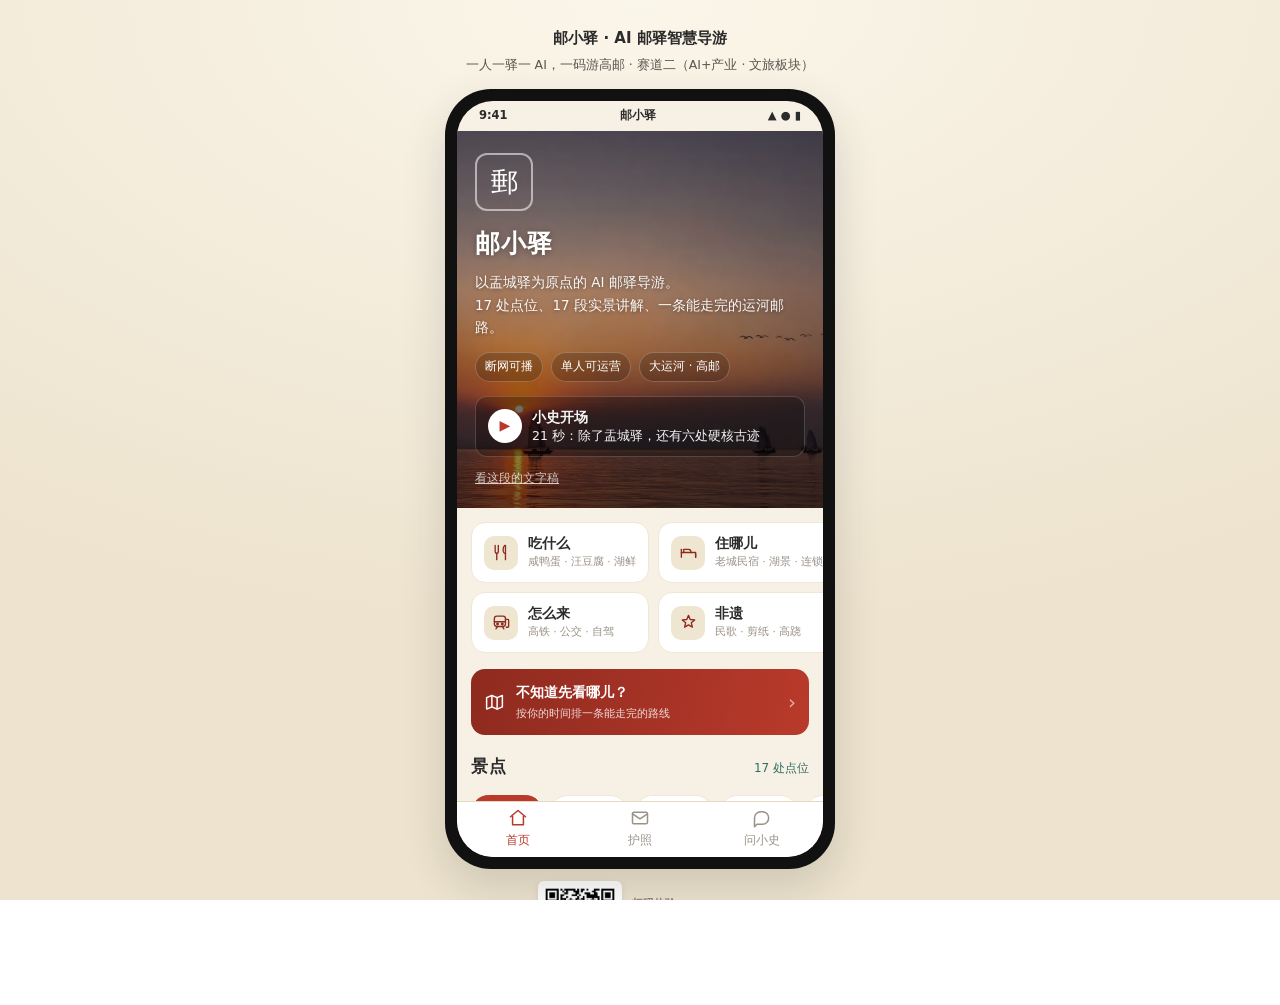
==== commit fe07f931: "feat: 接 DeepSeek 做 AI 兜底，补商业模式说明，当铺图换为项目方实拍 - AI 兜底（新增 tools/proxy.mjs）：纯静态页面不能直连大模型，改由本地代理   代持 key" ====
--- a/app/index.html
+++ b/app/index.html
@@ -73,6 +73,12 @@
         <div class="spot-filter" id="spotFilter"></div>
         <div class="spots" id="spotGrid"></div>
         <p class="hint">客流热度为示意数据，用于演示错峰提示，不代表实时客流。</p>
+
+        <button class="biz-entry" id="bizEntry">
+          <span class="bi-ico">¥</span>
+          <span class="bi-txt"><b>这门生意怎么做</b><span>三条收入线 · 单县测算 · 复制路径</span></span>
+          <span class="bi-arrow">›</span>
+        </button>
       </section>
 
       <!-- ============ 讲解 ============ -->
@@ -206,6 +212,52 @@
       <button class="ghost" id="adminCancel">取消</button>
       <button class="primary" id="adminOk">解锁</button>
     </div>
+  </div>
+</div>
+
+<!-- 商业模式说明 -->
+<div class="sheet" id="bizSheet">
+  <div class="panel biz-panel">
+    <h3>一个人怎么靠它赚钱</h3>
+    <p class="biz-lead">OPC 模式：单人 + AI 运营一个县，边际成本趋近于零。</p>
+
+    <div class="biz-sec">
+      <h4>收入 · 三条线</h4>
+      <div class="biz-item">
+        <b>① 景区年费（主收入）</b>
+        <p>一个县按 20 个点位、<em>3000 元 / 点位 / 年</em> 计，约 <em>6 万元 / 年</em>。<br>
+        对标人工：一个景区请 2 名讲解员，一年人力 10 万起，且只能覆盖白天、只讲一个点。邮小驿覆盖 17 个点位、24 小时、断网能用。</p>
+      </div>
+      <div class="biz-item">
+        <b>② 政府购买服务</b>
+        <p>文旅局把「县域导览基础设施」当公共服务采购，同类县域项目预算区间 <em>8–15 万 / 年</em>。这部分不靠游客付费，靠公共价值。</p>
+      </div>
+      <div class="biz-item">
+        <b>③ 商户推广位</b>
+        <p>吃住行商户入驻，<em>500 元 / 月 / 家</em>；一个县 30 家约 <em>18 万元 / 年</em>。可包月也可按点击抽成，商户自己选。</p>
+      </div>
+    </div>
+
+    <div class="biz-sec">
+      <h4>成本 · 为什么一个人干得动</h4>
+      <div class="biz-cols">
+        <div><span>内容制作</span><b>一次性 2 人周</b></div>
+        <div><span>托管</span><b>年支出 &lt; 500 元</b></div>
+        <div><span>AI 调用</span><b>本地为主，基本 0</b></div>
+        <div><span>季度更新</span><b>半人日</b></div>
+      </div>
+      <p class="biz-note">整套前端是纯静态的：没有数据库、没有后端服务器、没有运维值守。这是「一个人能运营」的前提，也是敢按点位收年费的底气。</p>
+    </div>
+
+    <div class="biz-sec">
+      <h4>复制 · 从 1 个县到 N 个县</h4>
+      <p>高邮跑通 → 扬州其他县市（同属运河文化带，讲解内容可复用约 60%）→ 运河沿线城市。<br>
+      每复制一个县，增量成本主要是内容制作，技术侧不用重做。这是这类项目真正的天花板所在。</p>
+    </div>
+
+    <p class="biz-disclaimer">以上为测算模型，用于说明商业逻辑，不代表已发生的收入。本项目处于原型阶段，尚未签订商业合同。</p>
+
+    <div class="row"><button class="primary" id="bizClose">知道了</button></div>
   </div>
 </div>
 
--- a/app/app.css
+++ b/app/app.css
@@ -48,20 +48,30 @@
 .tab.on{color:var(--red)}
 .tab:active{background:#FBF7EE}
 
-/* ===== 首页 hero ===== */
-.hero{position:relative;padding:22px 18px 18px;background:
-  radial-gradient(120% 90% at 15% 0%, #C8493A 0%, #B93A2B 42%, #8E2A1F 100%);
+/* ===== 首页 hero =====
+ * 背景：高邮湖日落实拍（用户供图 app/assets/img/hero-sunset.webp，22 KB）。
+ * 上层叠一道暖黑遮罩：日落的天空部分是亮橙色，白字直接压上去会读不清，
+ * 遮罩把整体压暗到白色正文有足够对比度，同时保住落日和帆影的轮廓。
+ * 原 radial-gradient 留作兜底：图片加载失败时不会露出一片空白。 */
+.hero{position:relative;padding:22px 18px 18px;
+  background-color:#8E2A1F;
+  background-image:
+    linear-gradient(180deg, rgba(26,14,10,.46) 0%, rgba(26,14,10,.28) 42%, rgba(26,14,10,.58) 100%),
+    url("assets/img/hero-sunset.webp");
+  background-size:cover;
+  background-position:center 45%;
+  background-repeat:no-repeat;
   color:#fff;overflow:hidden}
-.hero::after{content:"";position:absolute;right:-40px;top:-30px;width:190px;height:190px;border-radius:50%;
-  background:rgba(255,255,255,.07)}
 .hero .seal{width:58px;height:58px;border:2px solid rgba(255,255,255,.55);border-radius:12px;
   display:flex;align-items:center;justify-content:center;font-size:27px;margin-bottom:12px}
-.hero h1{margin:0 0 6px;font-size:25px;letter-spacing:1px;font-weight:700}
-.hero p{margin:0;font-size:13.5px;opacity:.88;line-height:1.65}
+.hero h1{margin:0 0 6px;font-size:25px;letter-spacing:1px;font-weight:700;
+  text-shadow:0 1px 6px rgba(0,0,0,.35)}
+.hero p{margin:0;font-size:13.5px;opacity:.95;line-height:1.65;
+  text-shadow:0 1px 4px rgba(0,0,0,.4)}
 .hero .badges{display:flex;gap:8px;flex-wrap:wrap;margin-top:14px}
-.hero .badges span{font-size:11.5px;padding:4px 9px;border-radius:20px;background:rgba(255,255,255,.16);
+.hero .badges span{font-size:11.5px;padding:4px 9px;border-radius:20px;background:rgba(0,0,0,.18);
   border:1px solid rgba(255,255,255,.22)}
-.hero .intro-line{margin-top:14px;display:flex;align-items:center;gap:10px;background:rgba(0,0,0,.16);
+.hero .intro-line{margin-top:14px;display:flex;align-items:center;gap:10px;background:rgba(0,0,0,.26);
   border:1px solid rgba(255,255,255,.18);border-radius:12px;padding:10px 12px}
 .hero .intro-line .play{width:34px;height:34px;border-radius:50%;background:#fff;color:var(--red);
   display:flex;align-items:center;justify-content:center;font-size:14px;flex-shrink:0}
@@ -416,3 +426,33 @@
 .msg .act{font-size:11.5px;color:var(--teal);border:1px solid #D8E4DE;background:#fff;
   border-radius:999px;padding:4px 10px}
 .msg .act:active{background:#F1F6F3}
+
+/* ===== 商业模式入口与说明层 ===== */
+.biz-entry{display:flex;align-items:center;gap:11px;margin:14px 14px 10px;
+  padding:12px 13px;width:calc(100% - 28px);text-align:left;font-family:inherit;
+  background:#fff;border:1px solid #E8DCC2;border-radius:var(--r);
+  box-shadow:0 2px 10px rgba(43,43,43,.04)}
+.biz-entry .bi-ico{width:30px;height:30px;border-radius:9px;background:#F6EFE0;color:var(--red);
+  display:flex;align-items:center;justify-content:center;font-size:15px;font-weight:600;flex-shrink:0}
+.biz-entry .bi-txt{flex:1;min-width:0}
+.biz-entry .bi-txt b{display:block;font-size:13.5px;color:var(--ink)}
+.biz-entry .bi-txt span{display:block;font-size:10.5px;color:#9A9186;margin-top:1px;
+  white-space:nowrap;overflow:hidden;text-overflow:ellipsis}
+.biz-entry .bi-arrow{font-size:18px;color:#C9BFA8;flex-shrink:0}
+.biz-entry:active{background:#FDFAF3}
+
+.biz-panel{max-height:86vh;overflow-y:auto}
+.biz-lead{margin:2px 0 14px;font-size:12.5px;color:#8B8378;line-height:1.6}
+.biz-sec{margin-bottom:16px}
+.biz-sec h4{margin:0 0 8px;font-size:13px;color:var(--red);letter-spacing:.4px}
+.biz-item{margin-bottom:11px;padding-left:2px}
+.biz-item b{display:block;font-size:13px;color:var(--ink);margin-bottom:4px}
+.biz-item p{margin:0;font-size:12px;color:#6F675C;line-height:1.72}
+.biz-item em{font-style:normal;color:var(--red);font-weight:600}
+.biz-cols{display:grid;grid-template-columns:1fr 1fr;gap:8px;margin-bottom:8px}
+.biz-cols div{background:#FBF7EF;border-radius:9px;padding:8px 10px}
+.biz-cols span{display:block;font-size:10.5px;color:#9A9186}
+.biz-cols b{display:block;font-size:12.5px;color:var(--ink);margin-top:2px}
+.biz-note{margin:0;font-size:11.5px;color:#8B8378;line-height:1.7}
+.biz-disclaimer{margin:14px 0 12px;padding:9px 11px;background:#FBF7EF;border-radius:9px;
+  font-size:11px;color:#9A9186;line-height:1.65}
